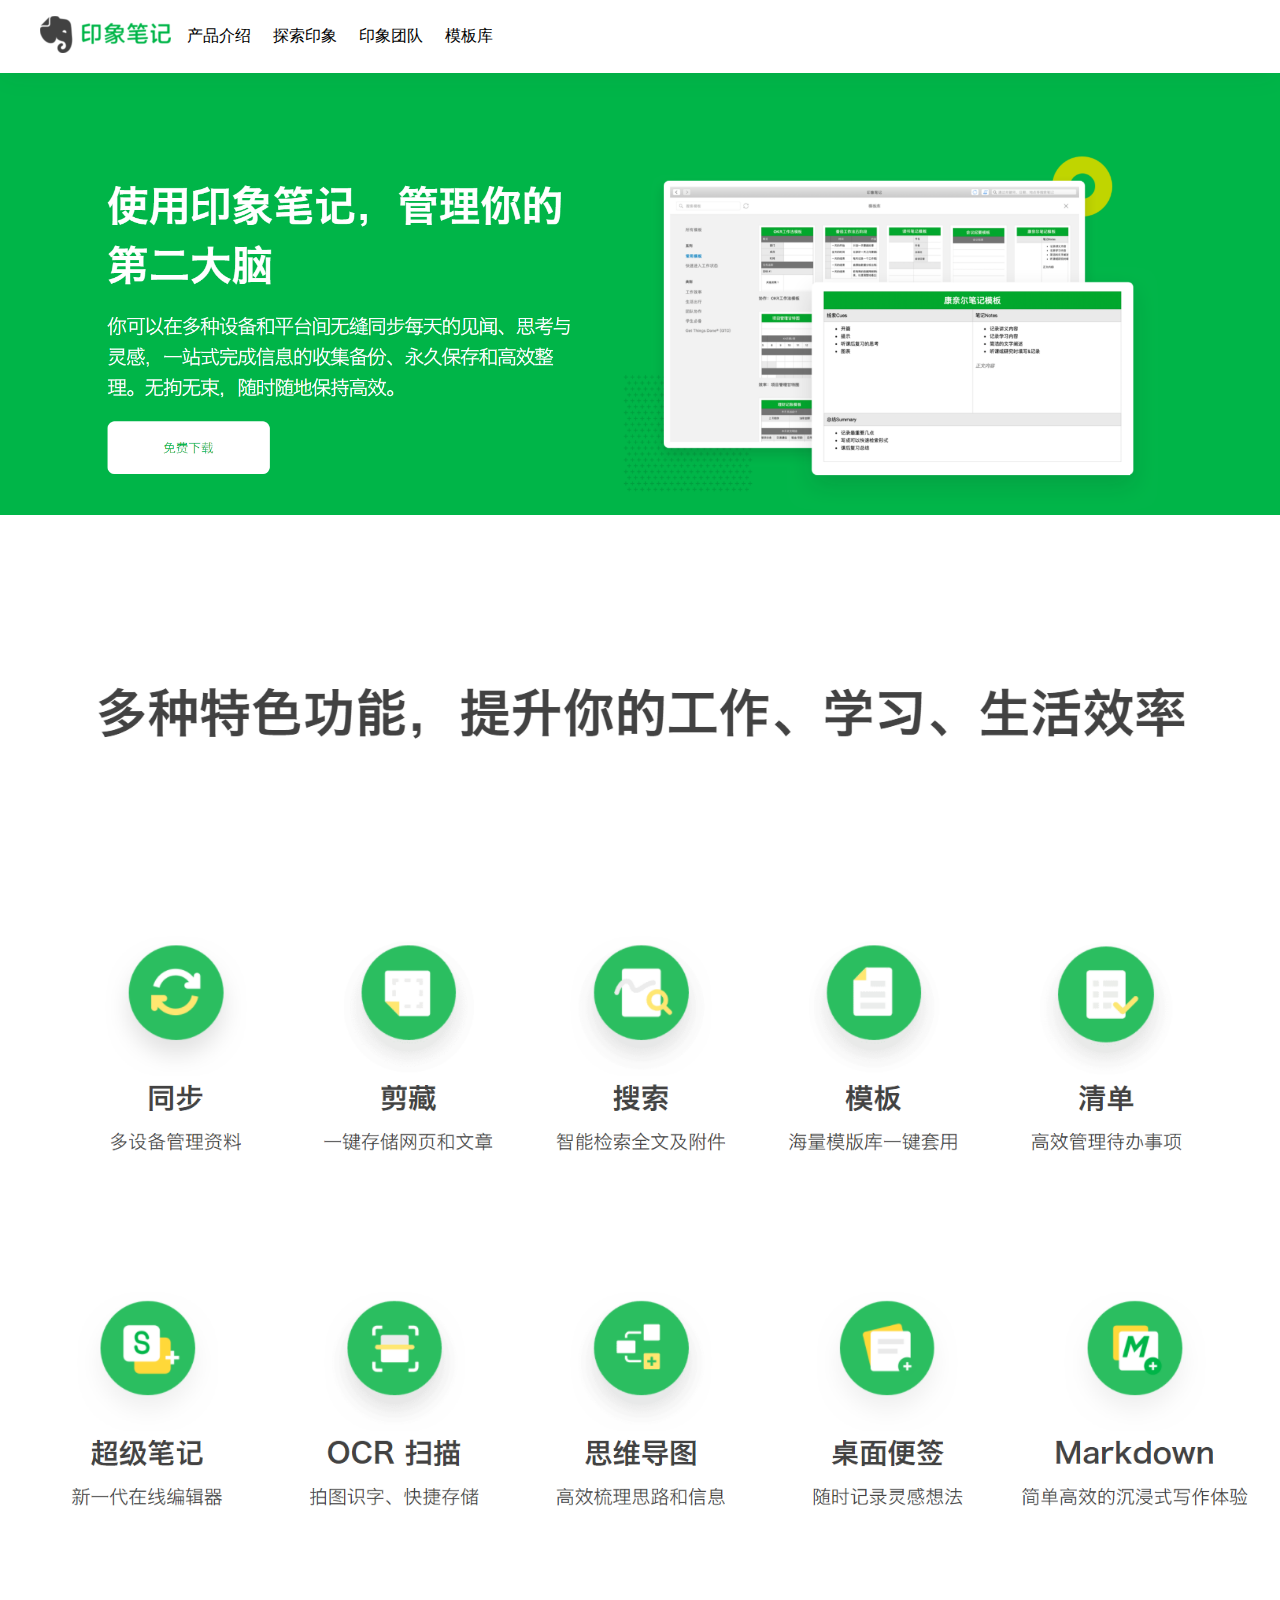
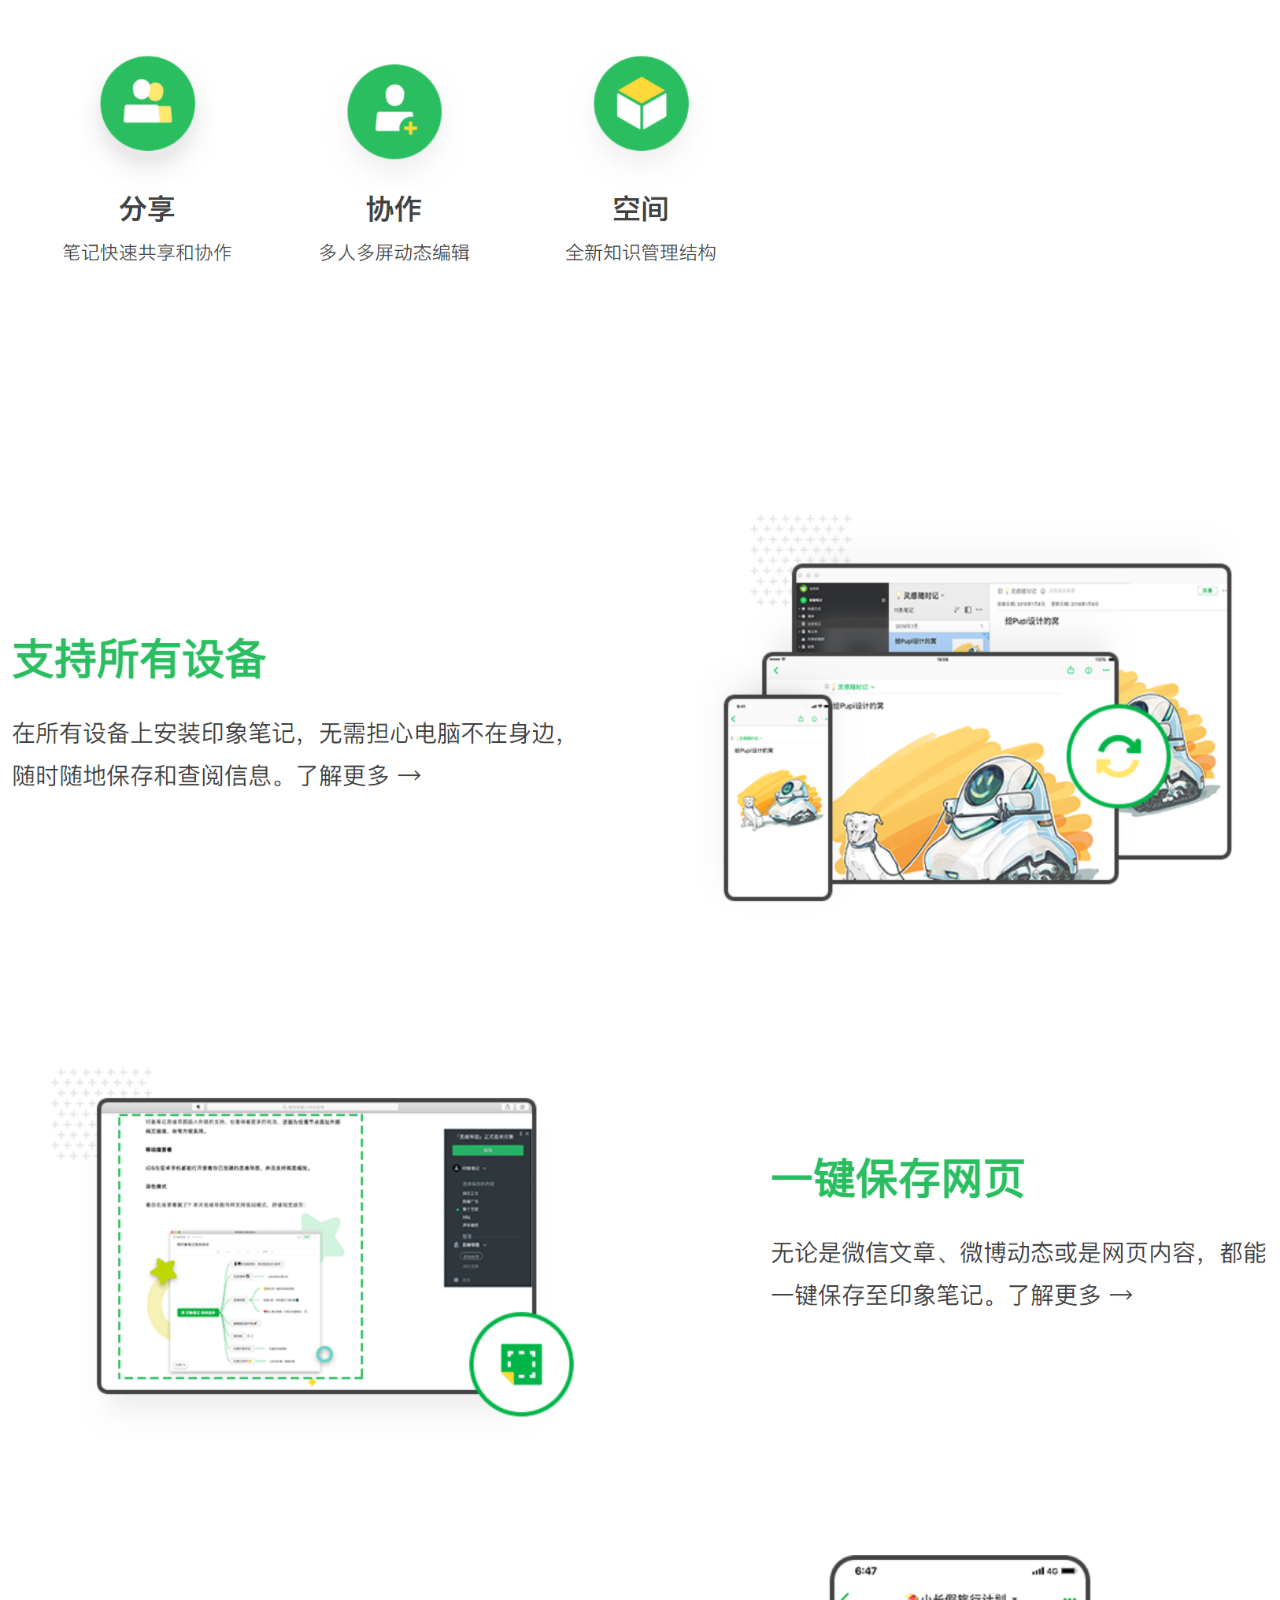
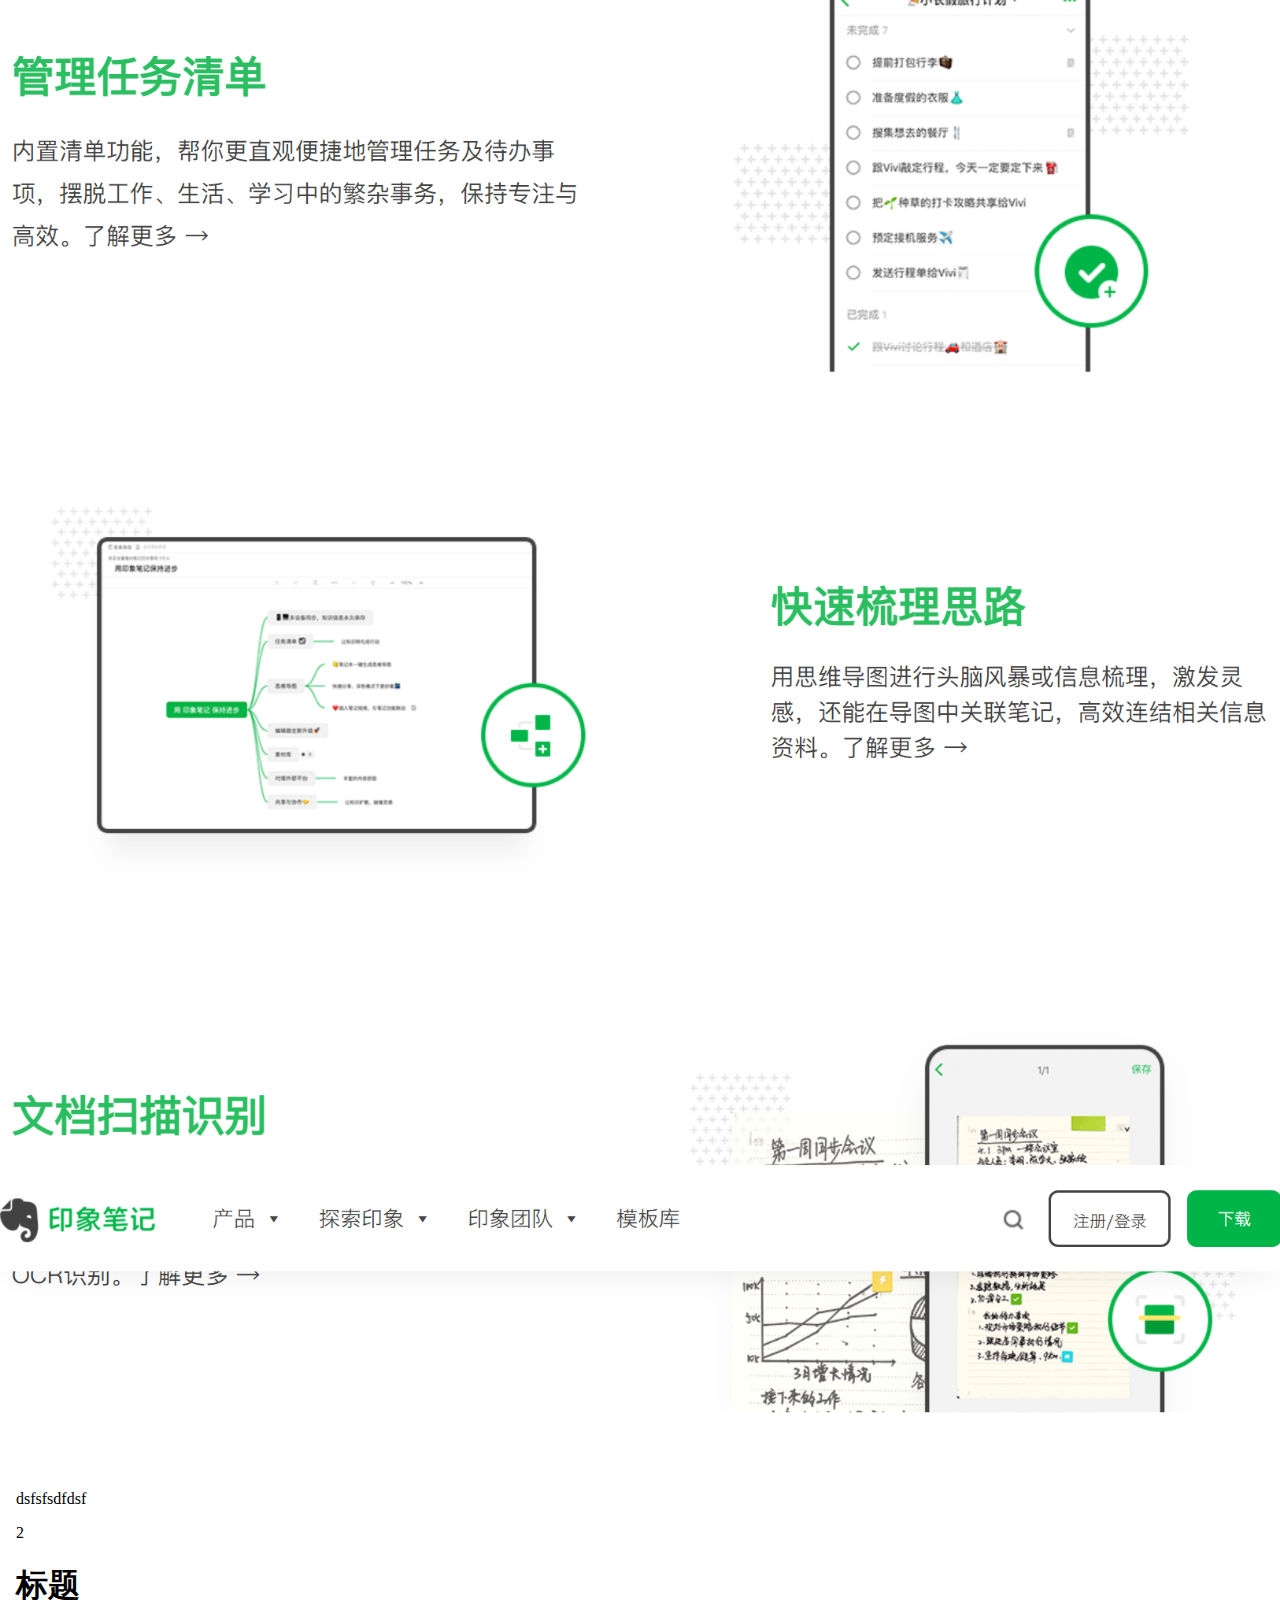
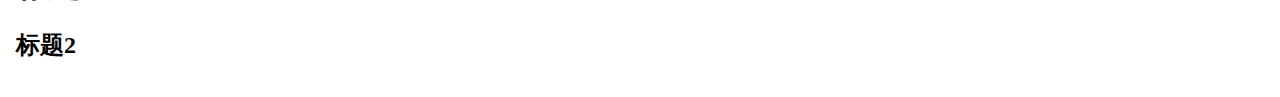
==== index.html @ 447bdc07 "init" ====
<!DOCTYPE html>
<html lang="en">

<head>
  <meta charset="UTF-8">
  <title>导航栏</title>
  <link rel="stylesheet" href="css/style.css">
</head>

<body>
  <!-- 列表制作横向导航 -->
  <ul>
    <li style="width: auto;padding-left: 0;">
      <a href="index.html">
        <img src="./images/logo.png">
      </a>
    </li>
    <li>
      <a href="introduction.html">产品介绍</a>
    </li>
    <li>
      <a href="explore.html">探索印象</a>
    </li>
    <li>
      <a href="324.html">印象团队</a>
    </li>
    <li>
      <a href="#">模板库</a>
    </li>
  </ul>
  <img src="./images/封面1.jpg" style="width: 100%;">
  <img src="./images/1.png" style="width: 100%;">
  <div class="text-content">
    <p>dsfsfsdfdsf</p>
    <p>2</p>
    <h1>标题</h1>
    <h2>标题2</h1>
  </div>
</body>

</html>
---- css/style.css ----
html,body{
  padding: 0;
  margin: 0;
}
a{
  text-decoration:none;
  color: #000;
}
ul {
    display: flex;
    align-items: center;
  }

  ul li {
    float: left;
    list-style: none;
    padding-left: 16px;
    width: 70px;
    color: green;
  }
  .text-content{
    padding: 16px;
  }
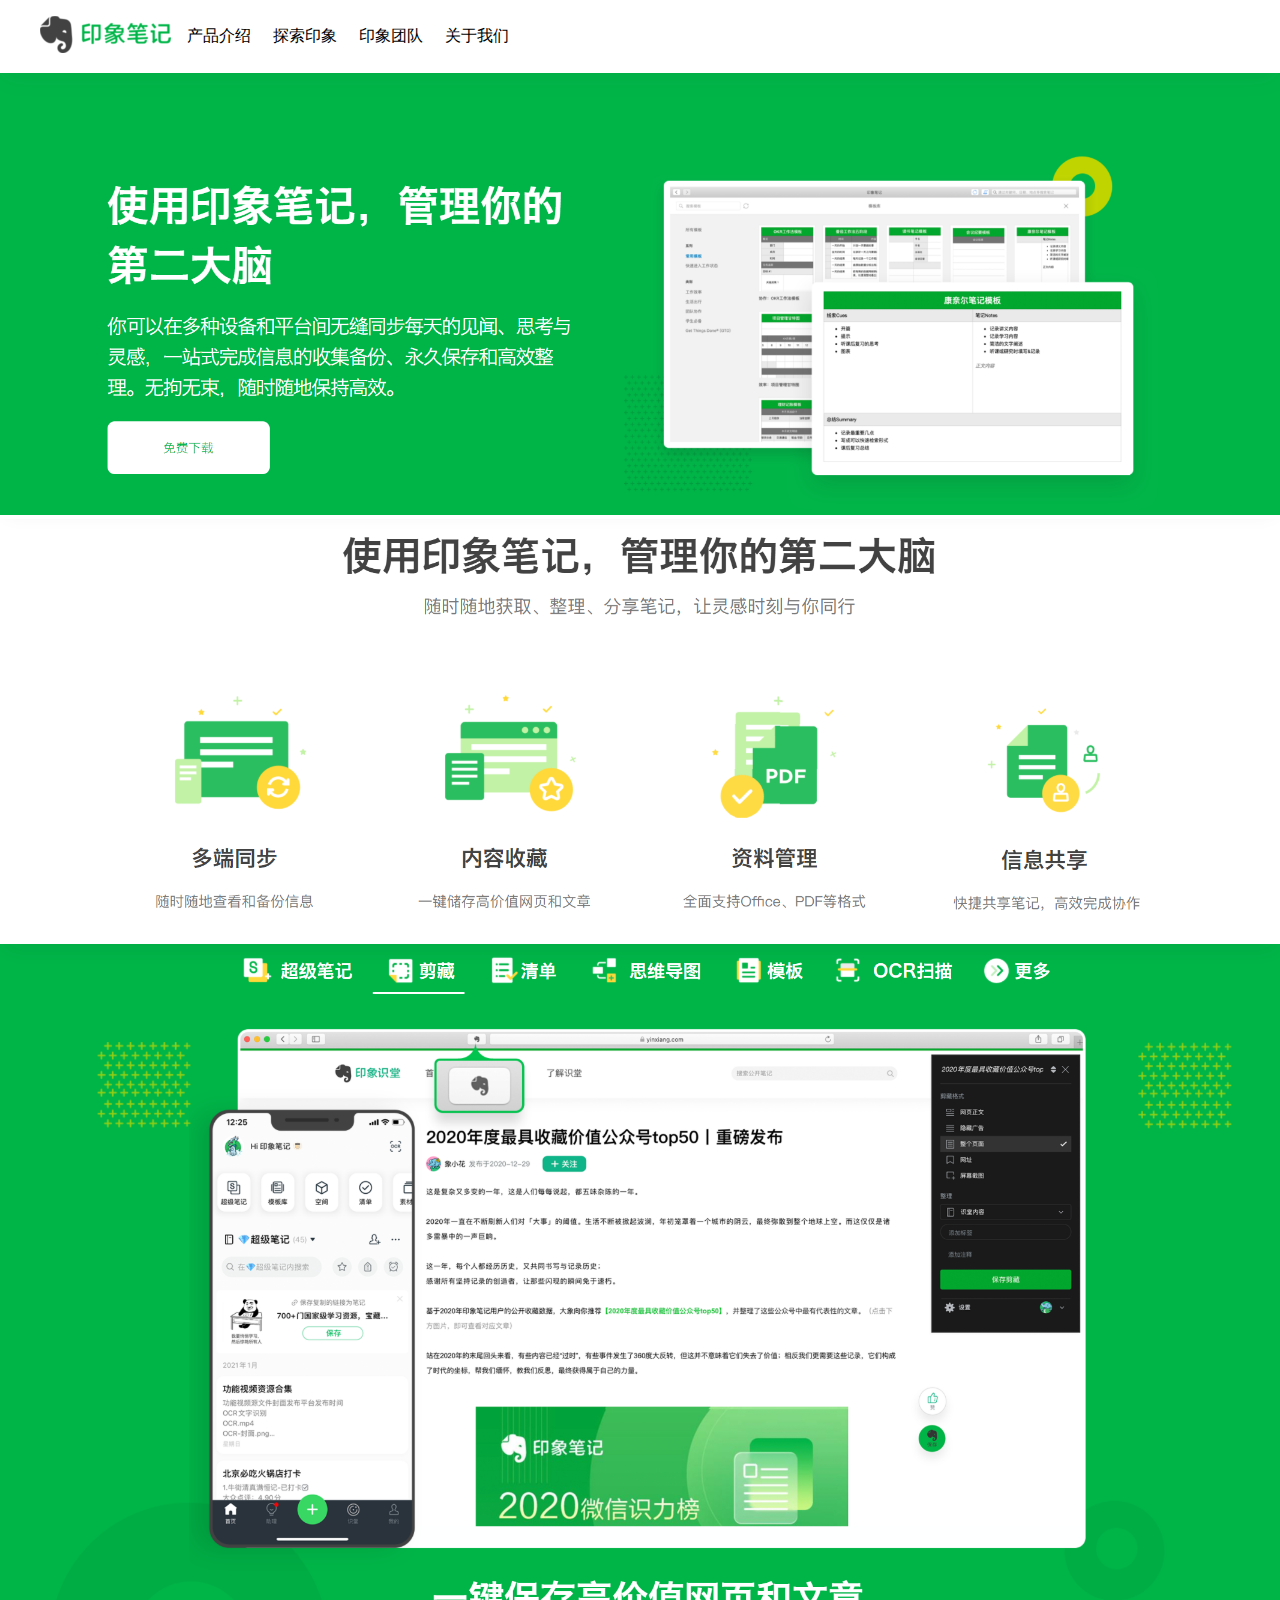
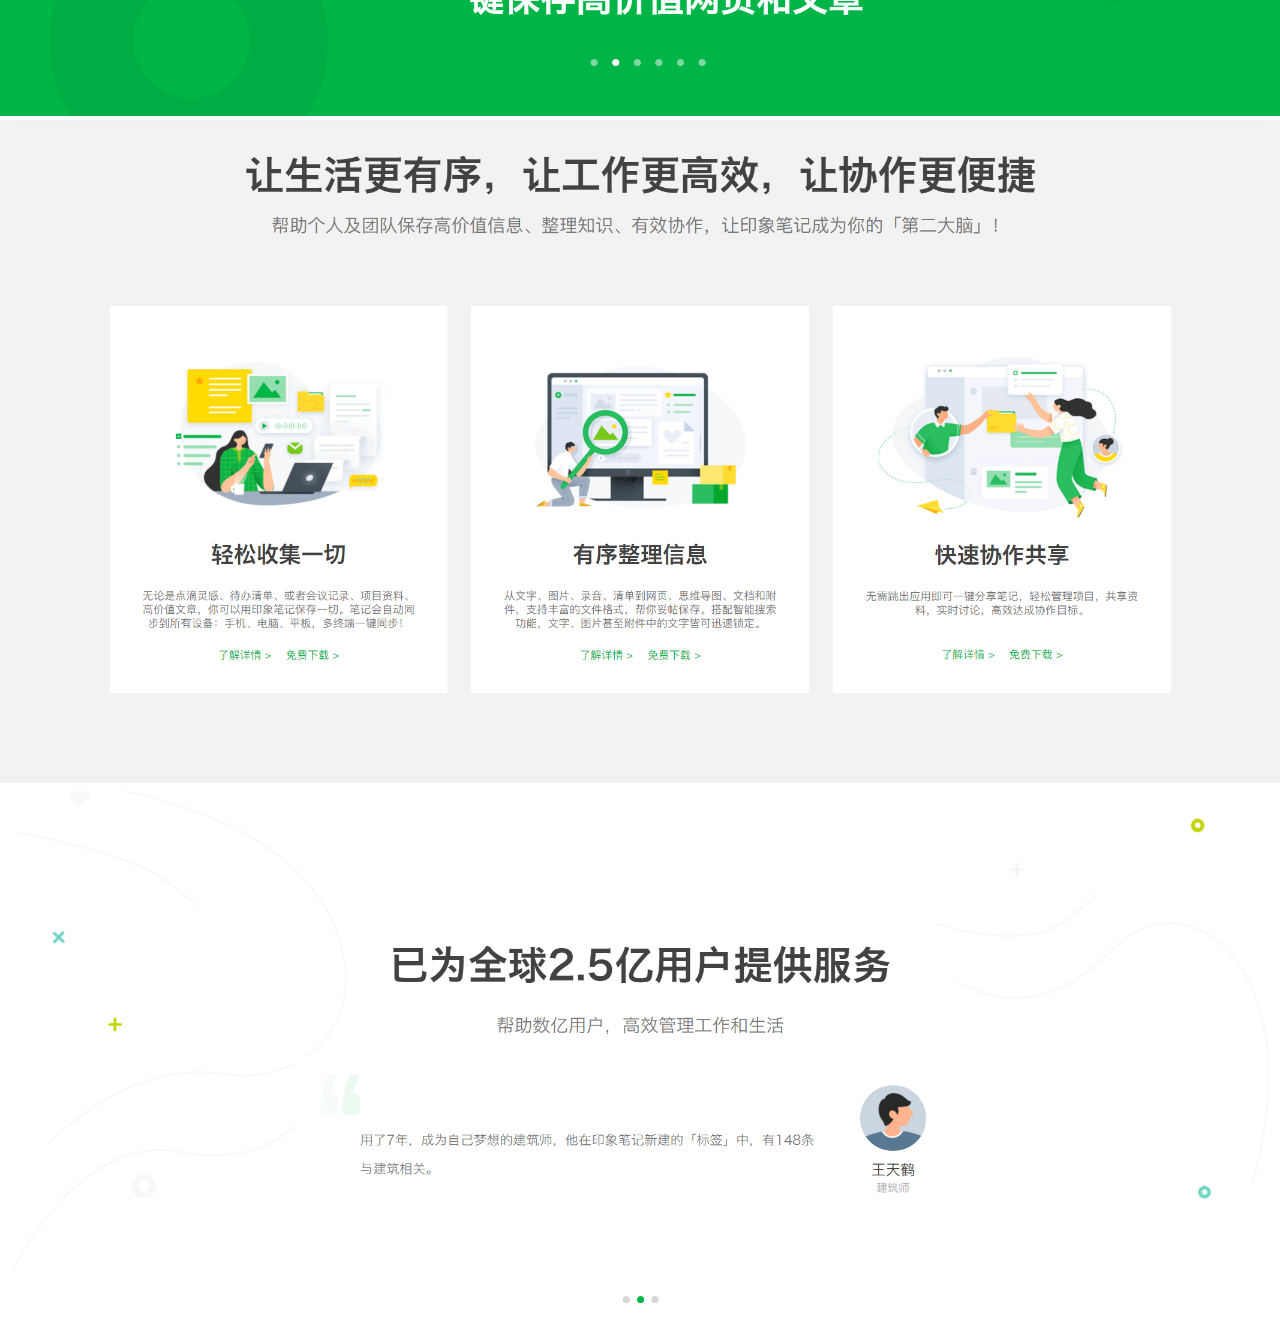
==== commit bc47b3a6: "update" ====
--- a/index.html
+++ b/index.html
@@ -16,26 +16,23 @@
       </a>
     </li>
     <li>
-      <a href="introduction.html">产品介绍</a>
+      <a href="Introduction.html">产品介绍</a>
     </li>
     <li>
-      <a href="explore.html">探索印象</a>
+      <a href="Explore.html">探索印象</a>
     </li>
     <li>
-      <a href="324.html">印象团队</a>
+      <a href="Teamwork.html">印象团队</a>
     </li>
     <li>
-      <a href="#">模板库</a>
+      <a href="Aboutus.html">关于我们</a>
     </li>
   </ul>
   <img src="./images/封面1.jpg" style="width: 100%;">
-  <img src="./images/1.png" style="width: 100%;">
-  <div class="text-content">
-    <p>dsfsfsdfdsf</p>
-    <p>2</p>
-    <h1>标题</h1>
-    <h2>标题2</h1>
-  </div>
+  <img src="./images/1.jpg" style="width: 100%;">
+  <img src="./images/2.jpg" style="width: 100%;">
+  <img src="./images/3.jpg" style="width: 100%;">
+
 </body>
 
 </html>